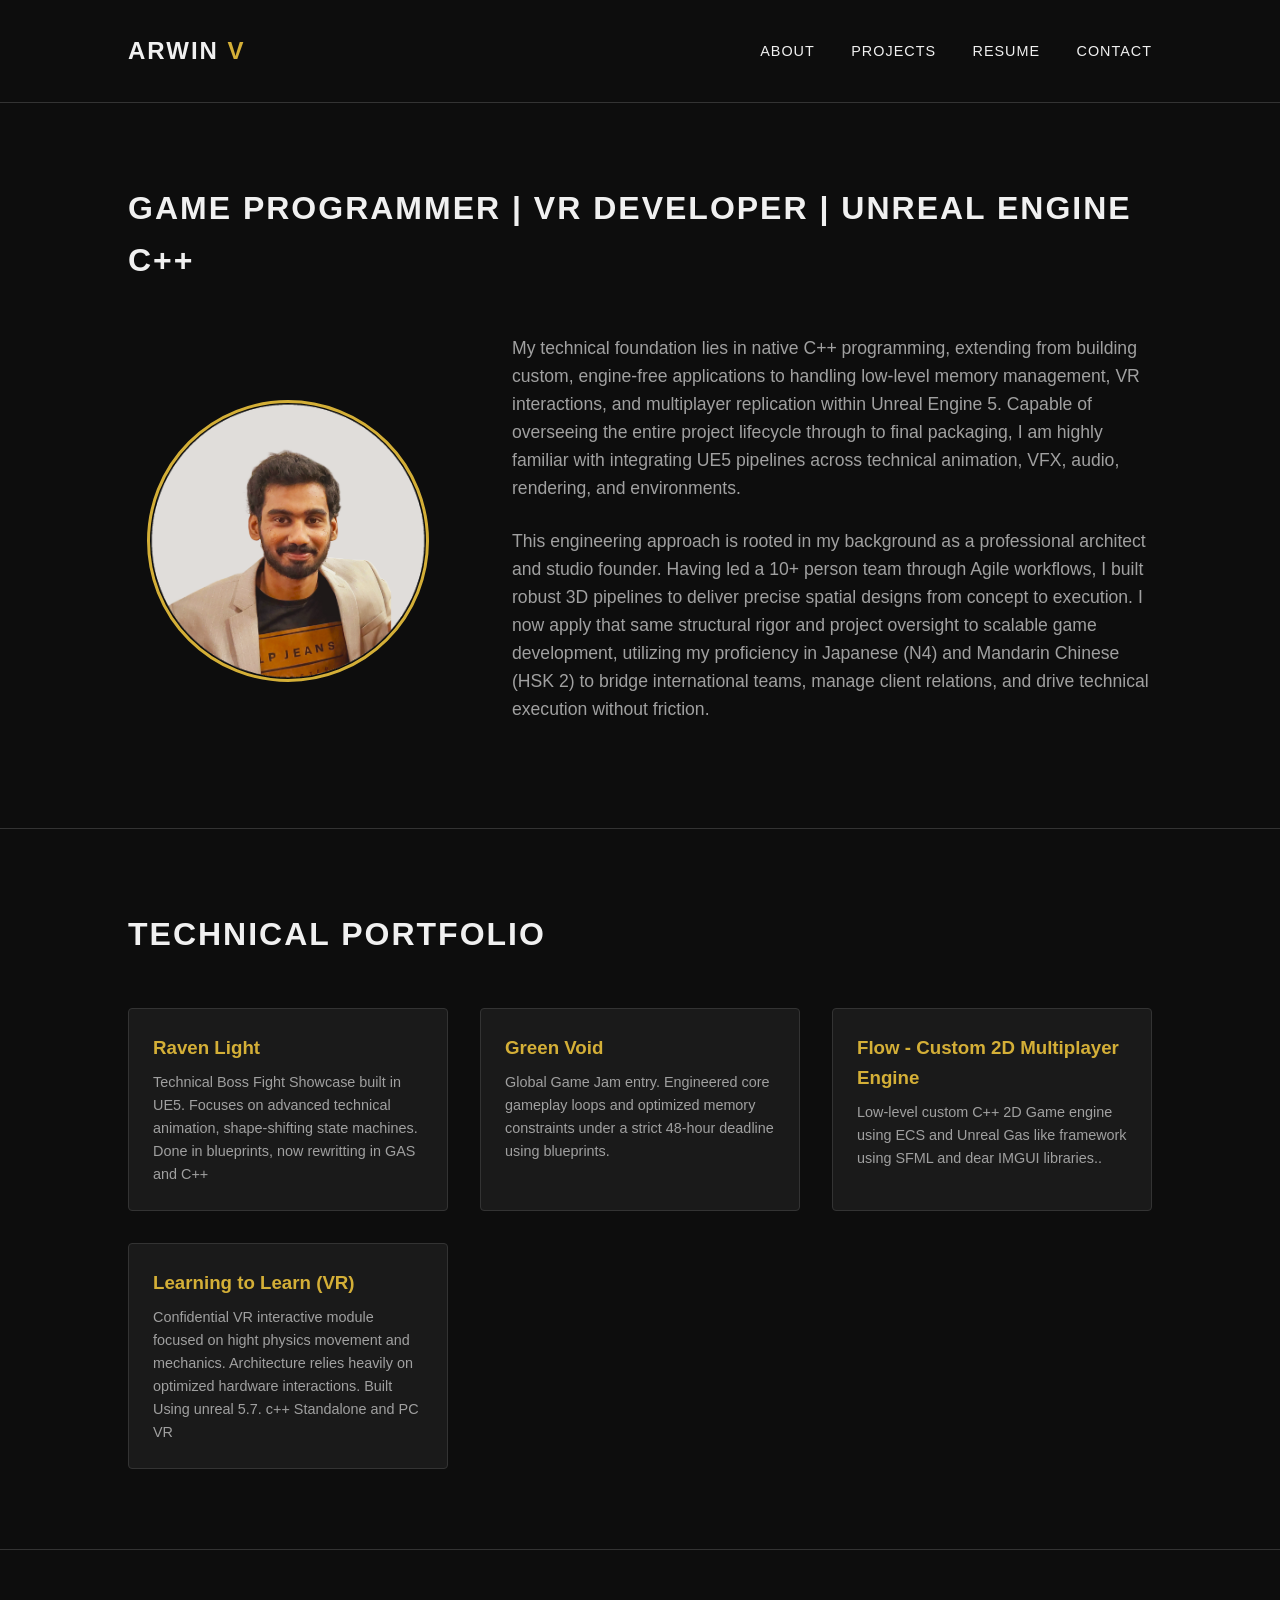
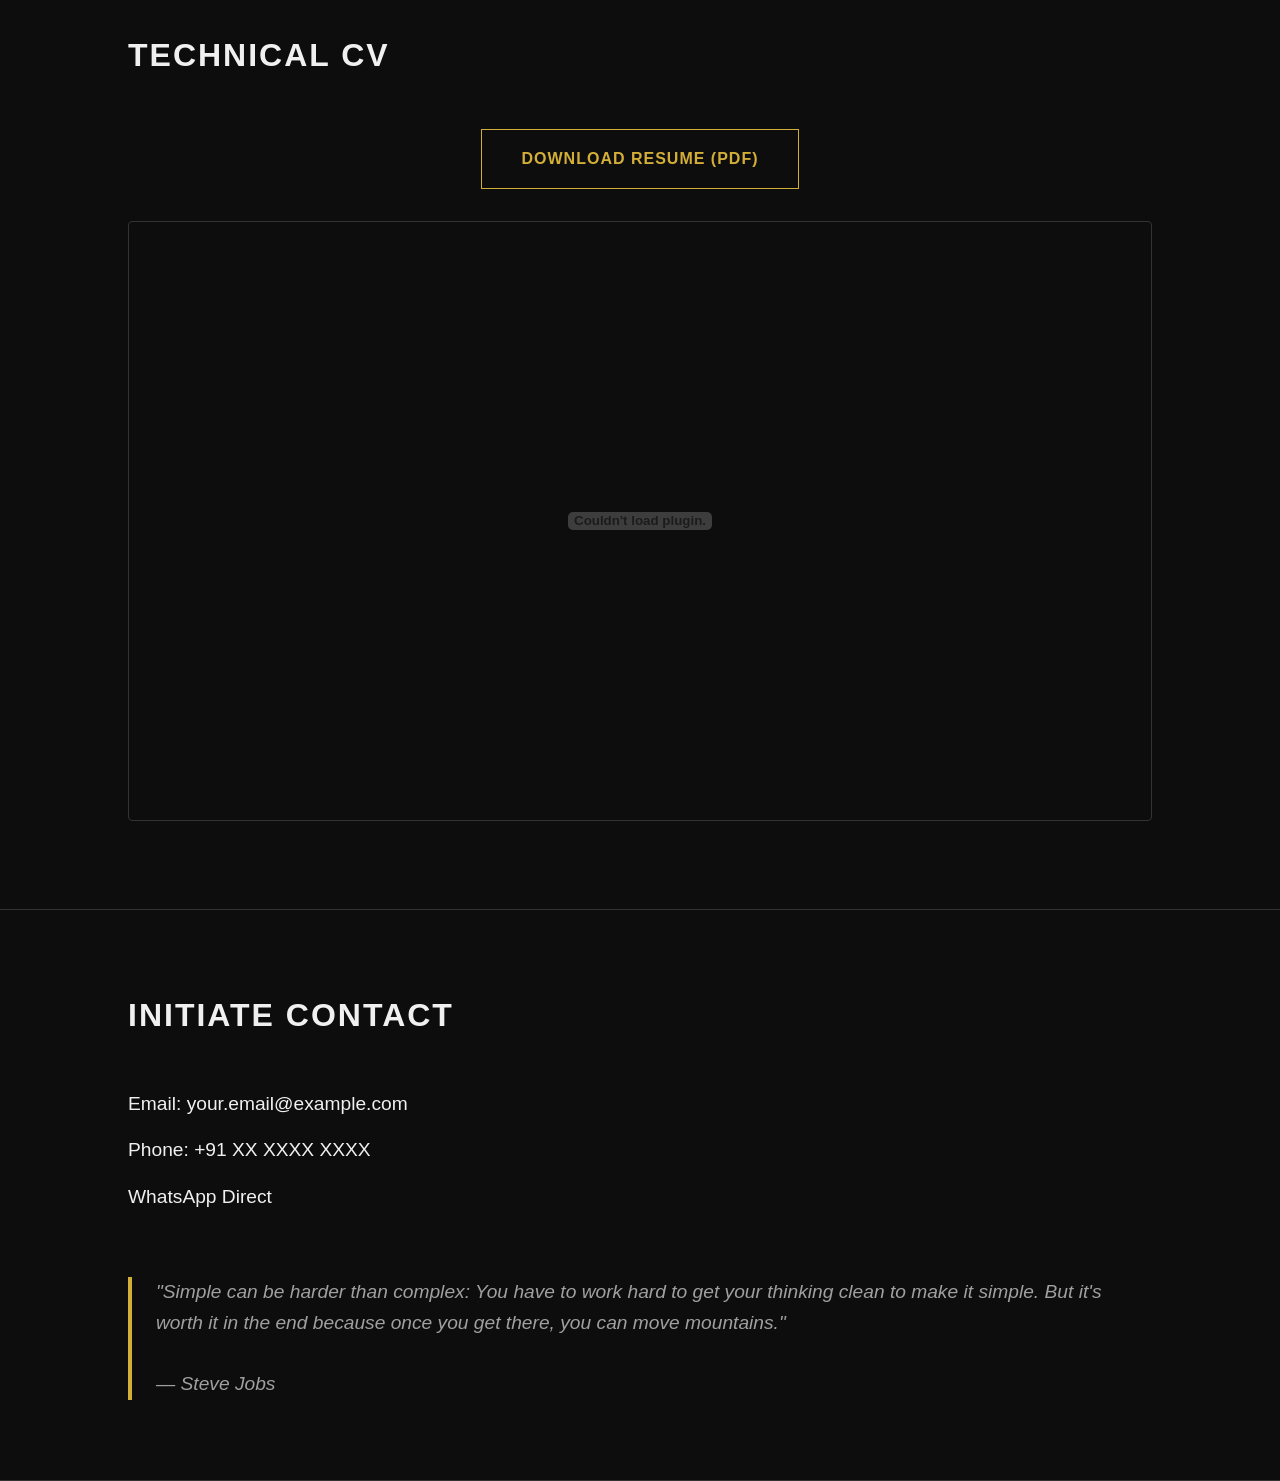
==== index.html @ acfda716 "Initial production deployment" ====
<!DOCTYPE html>
<html lang="en">
<head>
    <meta charset="UTF-8">
    <meta name="viewport" content="width=device-width, initial-scale=1.0">
    <title>Game Programmer | VR Developer | C++ & Unreal Engine</title>
    <link rel="stylesheet" href="style.css">
</head>
<body>

    <header>
        <div class="logo">ARWIN <span class="accent">V</span></div>
        <nav>
            <a href="#about">About</a>
            <a href="#portfolio">Projects</a>
            <a href="#resume">Resume</a>
            <a href="#contact">Contact</a>
        </nav>
    </header>

    <section id="about">
        <h2 class="section-title">Game Programmer | VR Developer | Unreal Engine C++</h2>
        <div class="about-grid">
            <img src="profile.png" alt="Systems Engineer" class="profile-img">
            <div class="bio-text">
                <p>My technical foundation lies in native C++ programming, extending from building custom, engine-free applications to handling low-level memory management, VR interactions, and multiplayer replication within Unreal Engine 5. Capable of overseeing the entire project lifecycle through to final packaging, I am highly familiar with integrating UE5 pipelines across technical animation, VFX, audio, rendering, and environments.</p>
                <p>This engineering approach is rooted in my background as a professional architect and studio founder. Having led a 10+ person team through Agile workflows, I built robust 3D pipelines to deliver precise spatial designs from concept to execution. I now apply that same structural rigor and project oversight to scalable game development, utilizing my proficiency in Japanese (N4) and Mandarin Chinese (HSK 2) to bridge international teams, manage client relations, and drive technical execution without friction.</p>
            </div>
        </div>
    </section>

    <section id="portfolio">
        <h2 class="section-title">Technical Portfolio</h2>
        <div class="portfolio-grid">
            
            <a href="raven-light.html" class="project-card">
                <div class="project-info">
                    <h3 class="accent">Raven Light</h3>
                    <p>Technical Boss Fight Showcase built in UE5. Focuses on advanced technical animation, shape-shifting state machines. Done in blueprints, now rewritting in GAS and C++</p>
                </div>
            </a>

            <a href="#" class="project-card">
                <div class="project-info">
                    <h3 class="accent">Green Void</h3>
                    <p>Global Game Jam entry. Engineered core gameplay loops and optimized memory constraints under a strict 48-hour deadline using blueprints.</p>
                </div>
            </a>

            <a href="#" class="project-card">
                <div class="project-info">
                    <h3 class="accent">Flow - Custom 2D Multiplayer Engine</h3>
                    <p>Low-level custom C++ 2D Game engine using ECS and Unreal Gas like framework using SFML and dear IMGUI libraries..</p>
                </div>
            </a>

            <a href="#" class="project-card">
                <div class="project-info">
                    <h3 class="accent">Learning to Learn (VR)</h3>
                    <p>Confidential VR interactive module focused on hight physics movement and mechanics. Architecture relies heavily on optimized hardware interactions. Built Using unreal 5.7. c++ Standalone and PC VR</p>
                </div>
            </a>

        </div>
    </section>

    <section id="resume">
        <h2 class="section-title">Technical CV</h2>
        <div class="resume-container">
            <a href="resume.pdf" download class="btn">Download Resume (PDF)</a>
            <embed src="resume.pdf" type="application/pdf" width="100%" height="600px" style="border: 1px solid #333; border-radius: 4px;" />
        </div>
    </section>

    <section id="contact">
        <h2 class="section-title">Initiate Contact</h2>
        <div class="contact-links">
            <a href="mailto:your.email@example.com">Email: your.email@example.com</a>
            <a href="tel:+91XXXXXXXXXX">Phone: +91 XX XXXX XXXX</a>
            <a href="https://wa.me/91XXXXXXXXXX" target="_blank">WhatsApp Direct</a>
        </div>
        <blockquote>
            "Simple can be harder than complex: You have to work hard to get your thinking clean to make it simple. But it's worth it in the end because once you get there, you can move mountains." <br><br>— Steve Jobs
        </blockquote>
    </section>

</body>
</html>
---- style.css ----
:root {
    --bg-color: #0d0d0d;
    --surface-color: #1a1a1a;
    --text-primary: #f0f0f0;
    --text-secondary: #a0a0a0;
    --accent-color: #d4af37; /* Royal Gold for technical accents */
    --border-color: #333333;
}

* {
    margin: 0;
    padding: 0;
    box-sizing: border-box;
    font-family: -apple-system, BlinkMacSystemFont, "Segoe UI", Roboto, Helvetica, Arial, sans-serif;
}

body {
    background-color: var(--bg-color);
    color: var(--text-primary);
    line-height: 1.6;
}

header {
    padding: 2rem 10%;
    display: flex;
    justify-content: space-between;
    align-items: center;
    border-bottom: 1px solid var(--border-color);
    background-color: var(--bg-color);
    position: sticky;
    top: 0;
    z-index: 100;
}

.logo {
    font-size: 1.5rem;
    font-weight: 700;
    letter-spacing: 2px;
}

.accent { color: var(--accent-color); }

nav a {
    color: var(--text-primary);
    text-decoration: none;
    margin-left: 2rem;
    font-size: 0.9rem;
    text-transform: uppercase;
    letter-spacing: 1px;
    transition: color 0.3s ease;
}

nav a:hover { color: var(--accent-color); }

section {
    padding: 5rem 10%;
    border-bottom: 1px solid var(--border-color);
}

.section-title {
    font-size: 2rem;
    margin-bottom: 3rem;
    text-transform: uppercase;
    letter-spacing: 2px;
}

/* About Section */
.about-grid {
    display: grid;
    grid-template-columns: 1fr 2fr;
    gap: 4rem;
    align-items: center;
}

.profile-img {
    width: 100%;
    max-width: 350px; 
    margin: 0 auto; 
    aspect-ratio: 1 / 1; 
    object-fit: cover; 
    border-radius: 50%; 
    
    /* Remove standard border and padding */
    border: none;
    padding: 0;
    
    /* Draw an outline and pull it inward */
    outline: 3px solid var(--accent-color); /* Thicker golden ring */
    outline-offset: -22px; /* Negative value pulls the ring INSIDE the image boundary */
}

.bio-text p {
    margin-bottom: 1.5rem;
    font-size: 1.1rem;
    color: var(--text-secondary);
}

/* Portfolio Grid */
.portfolio-grid {
    display: grid;
    grid-template-columns: repeat(auto-fit, minmax(300px, 1fr));
    gap: 2rem;
}

.project-card {
    background-color: var(--surface-color);
    border: 1px solid var(--border-color);
    border-radius: 4px;
    overflow: hidden;
    transition: transform 0.3s ease, border-color 0.3s ease;
    text-decoration: none;
    color: inherit;
    display: block;
}

.project-card:hover {
    transform: translateY(-5px);
    border-color: var(--accent-color);
}

.project-info { padding: 1.5rem; }
.project-info h3 { margin-bottom: 0.5rem; }
.project-info p { color: var(--text-secondary); font-size: 0.9rem; }

/* Sub-page Specifics */
.video-container {
    position: relative;
    padding-bottom: 56.25%; /* 16:9 aspect ratio */
    height: 0;
    margin-bottom: 2rem;
}

.video-container iframe {
    position: absolute;
    top: 0;
    left: 0;
    width: 100%;
    height: 100%;
    border: 1px solid var(--border-color);
}

.tech-stack {
    display: flex;
    gap: 1rem;
    margin-bottom: 2rem;
    flex-wrap: wrap;
}

.tech-badge {
    background: var(--surface-color);
    border: 1px solid var(--accent-color);
    padding: 0.3rem 0.8rem;
    border-radius: 20px;
    font-size: 0.8rem;
    color: var(--accent-color);
}

/* Resume Section */
.resume-container {
    text-align: center;
}

.btn {
    display: inline-block;
    background-color: transparent;
    color: var(--accent-color);
    border: 1px solid var(--accent-color);
    padding: 1rem 2.5rem;
    text-decoration: none;
    text-transform: uppercase;
    letter-spacing: 1px;
    font-weight: bold;
    transition: all 0.3s ease;
    margin-bottom: 2rem;
}

.btn:hover {
    background-color: var(--accent-color);
    color: var(--bg-color);
}

/* Contact Section */
.contact-links {
    display: flex;
    flex-direction: column;
    gap: 1rem;
    margin-bottom: 4rem;
}

.contact-links a {
    color: var(--text-primary);
    text-decoration: none;
    font-size: 1.2rem;
    transition: color 0.3s;
}

.contact-links a:hover { color: var(--accent-color); }

blockquote {
    border-left: 4px solid var(--accent-color);
    padding-left: 1.5rem;
    font-style: italic;
    color: var(--text-secondary);
    font-size: 1.2rem;
}
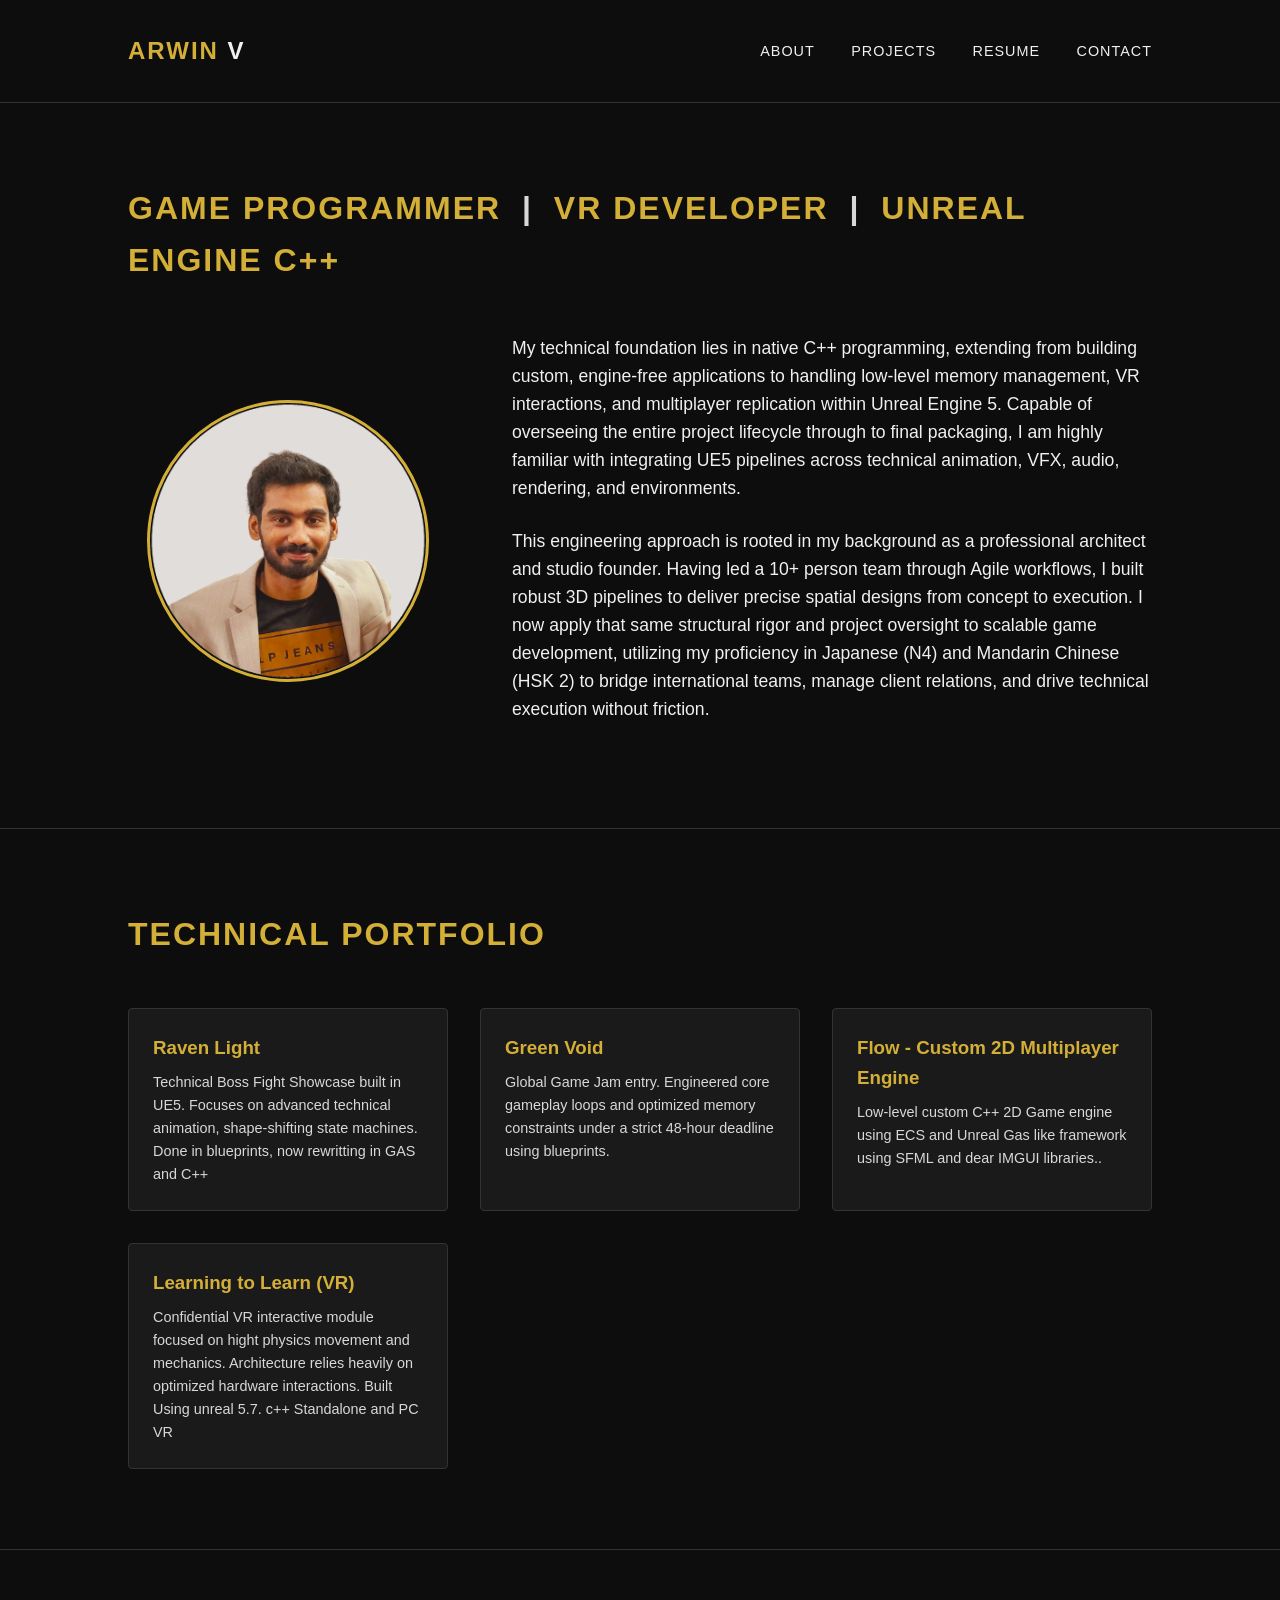
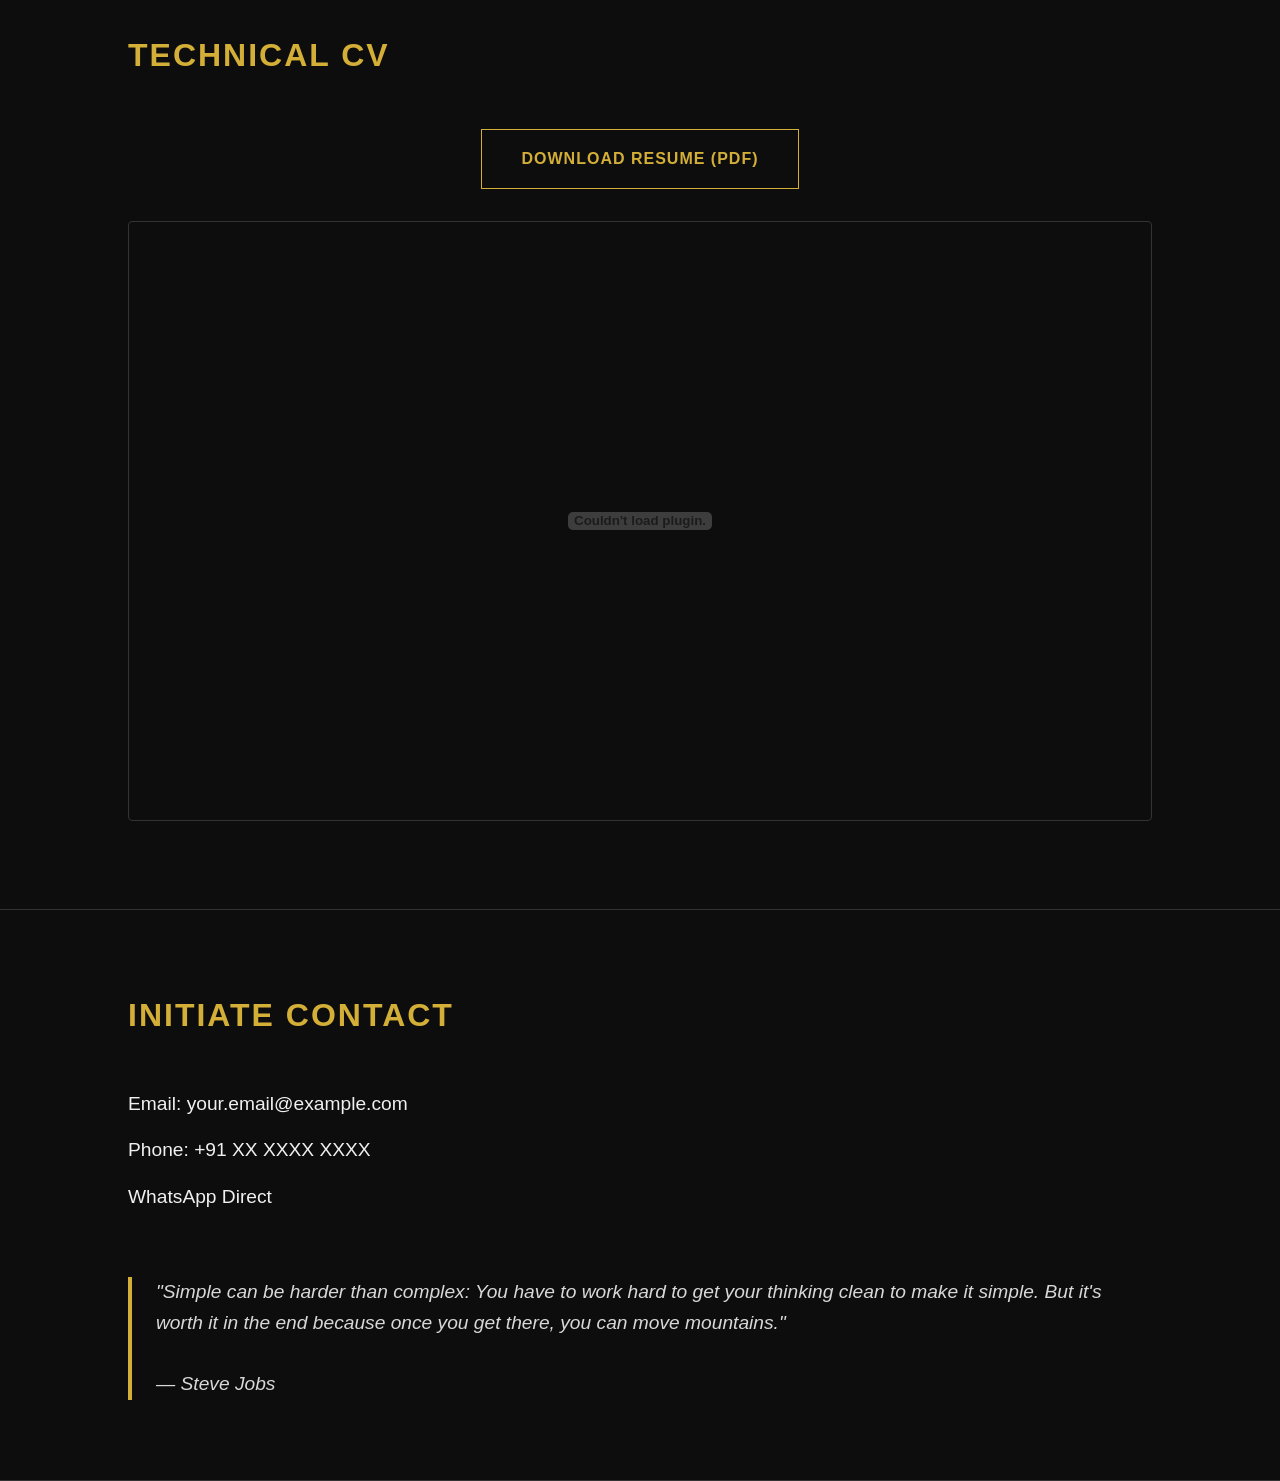
==== commit e0d87223: "Updated style, inverted colors" ====
--- a/index.html
+++ b/index.html
@@ -3,13 +3,13 @@
 <head>
     <meta charset="UTF-8">
     <meta name="viewport" content="width=device-width, initial-scale=1.0">
-    <title>Game Programmer | VR Developer | C++ & Unreal Engine</title>
+    <title></title>
     <link rel="stylesheet" href="style.css">
 </head>
 <body>
 
     <header>
-        <div class="logo">ARWIN <span class="accent">V</span></div>
+        <div class="logo">ARWIN <span class="logo-v">V</span></div>
         <nav>
             <a href="#about">About</a>
             <a href="#portfolio">Projects</a>
@@ -19,7 +19,11 @@
     </header>
 
     <section id="about">
-        <h2 class="section-title">Game Programmer | VR Developer | Unreal Engine C++</h2>
+        <h1 class="section-title">
+            Game Programmer <span class="separator">|</span> 
+            VR Developer <span class="separator">|</span> 
+            Unreal Engine C++
+        </h1>
         <div class="about-grid">
             <img src="profile.png" alt="Systems Engineer" class="profile-img">
             <div class="bio-text">
--- a/style.css
+++ b/style.css
@@ -2,7 +2,7 @@
     --bg-color: #0d0d0d;
     --surface-color: #1a1a1a;
     --text-primary: #f0f0f0;
-    --text-secondary: #a0a0a0;
+    --text-secondary: #d8d8d8;
     --accent-color: #d4af37; /* Royal Gold for technical accents */
     --border-color: #333333;
 }
@@ -16,7 +16,7 @@
 
 body {
     background-color: var(--bg-color);
-    color: var(--text-primary);
+    color: var(--accent-color);
     line-height: 1.6;
 }
 
@@ -32,6 +32,16 @@
     z-index: 100;
 }
 
+.separator {
+    color: var( --text-secondary);
+    margin: 0 10px; /* Optional: adds a little breathing room around the pipe */
+}
+
+.logo-v { 
+    color: var(--text-primary); /* This pulls the white color from your root variables */
+}
+
+
 .logo {
     font-size: 1.5rem;
     font-weight: 700;
@@ -92,7 +102,7 @@
 .bio-text p {
     margin-bottom: 1.5rem;
     font-size: 1.1rem;
-    color: var(--text-secondary);
+    color: var(--text-primary);
 }
 
 /* Portfolio Grid */
@@ -202,4 +212,57 @@
     font-style: italic;
     color: var(--text-secondary);
     font-size: 1.2rem;
+}
+
+/* =========================================
+   MOBILE RESPONSIVENESS (Media Queries)
+   ========================================= */
+
+@media (max-width: 768px) {
+    /* 1. Shrink global padding to give content more room */
+    section {
+        padding: 3rem 5%;
+    }
+    
+    header {
+        padding: 1.5rem 5%;
+        flex-direction: column; /* Stacks the logo and navigation vertically */
+        gap: 1rem;
+    }
+
+    /* 2. Wrap navigation links so they don't bleed off the screen */
+    nav {
+        display: flex;
+        flex-wrap: wrap;
+        justify-content: center;
+        gap: 1rem;
+    }
+
+    nav a {
+        margin: 0;
+        font-size: 0.85rem;
+    }
+
+    /* 3. Collapse the 2-column grid into a single column */
+    .about-grid {
+        grid-template-columns: 1fr; /* 1 fraction means it takes up 100% width */
+        text-align: center; /* Centers the bio text for mobile reading */
+        gap: 2rem;
+    }
+
+    /* 4. Adjust the profile photo container size for mobile screens */
+    .profile-wrapper {
+        max-width: 280px; 
+        margin: 0 auto;
+    }
+    
+    .section-title {
+        font-size: 1.5rem;
+        text-align: center;
+    }
+    
+    .btn {
+        width: 100%; /* Makes the download button easier to tap on phones */
+        padding: 1rem;
+    }
 }
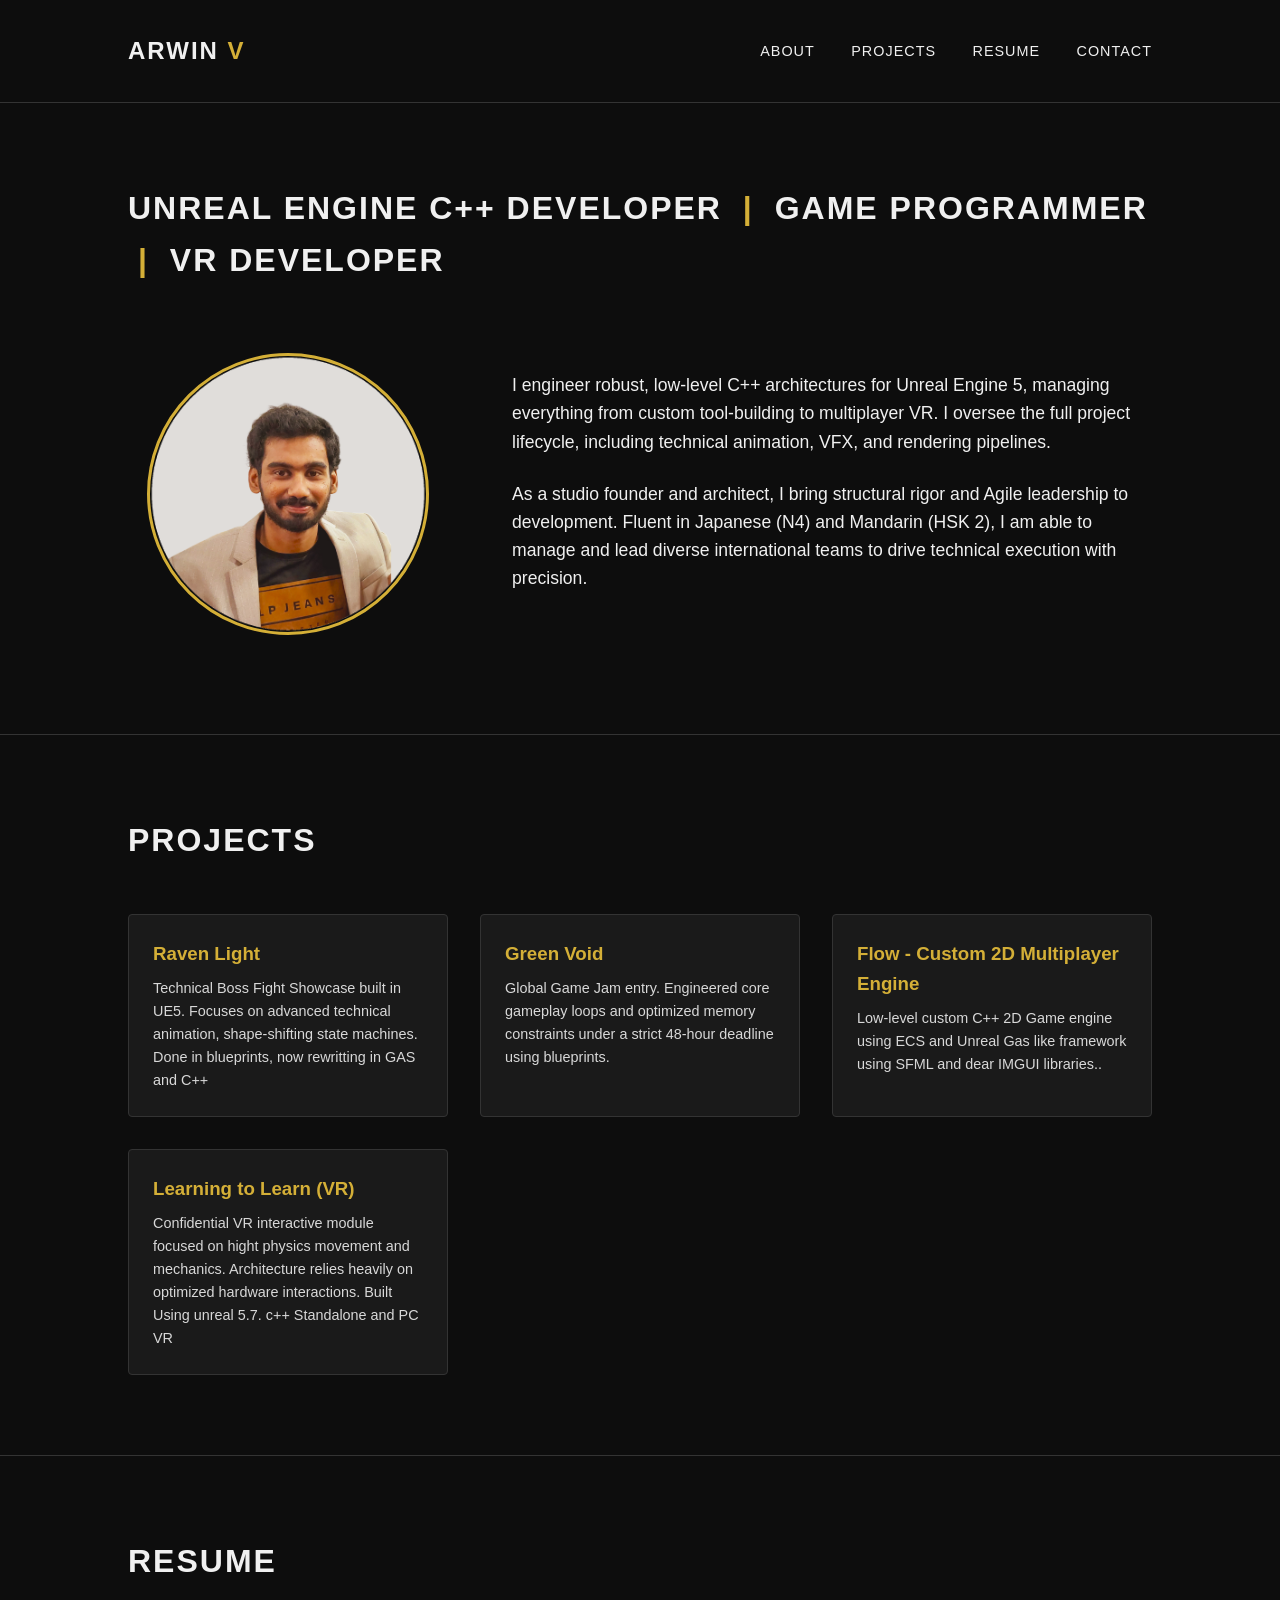
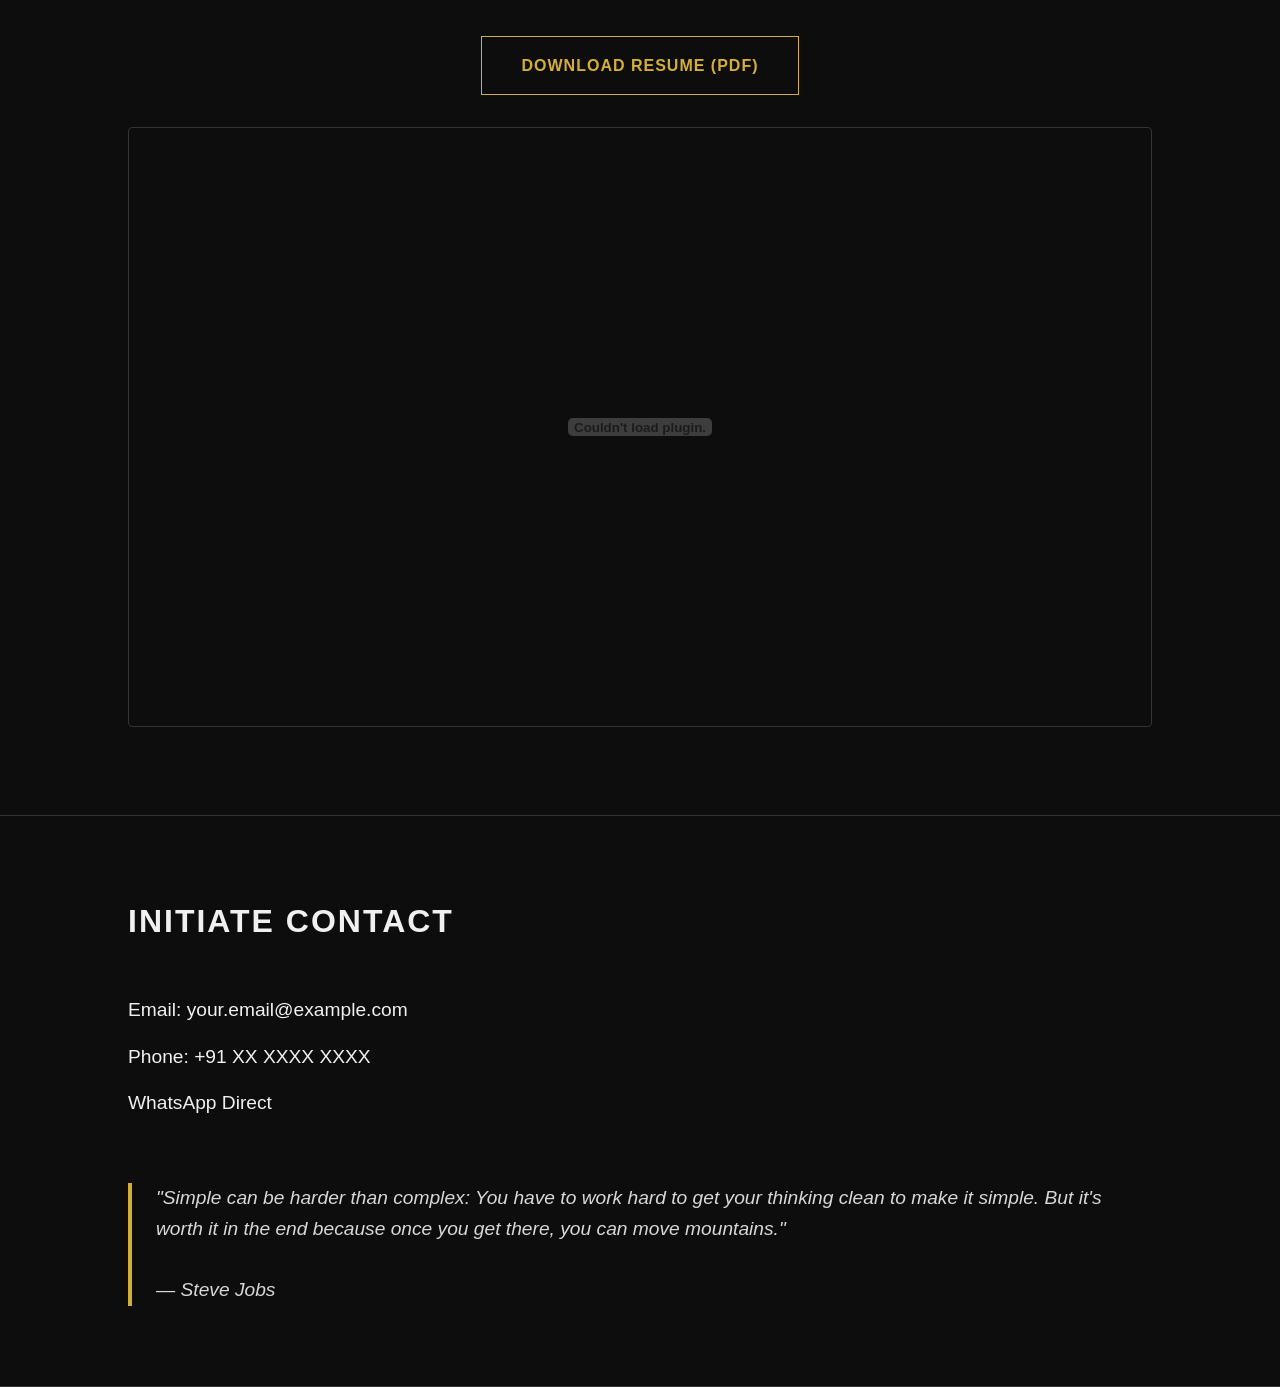
==== commit 006604e4: "Exculed extras folded. Updated style and projects" ====
--- a/index.html
+++ b/index.html
@@ -20,21 +20,21 @@
 
     <section id="about">
         <h1 class="section-title">
-            Game Programmer <span class="separator">|</span> 
-            VR Developer <span class="separator">|</span> 
-            Unreal Engine C++
+            Unreal Engine C++ Developer <span class="separator">|</span> 
+            Game Programmer <span class="separator">|</span> VR Developer
+            
         </h1>
         <div class="about-grid">
             <img src="profile.png" alt="Systems Engineer" class="profile-img">
             <div class="bio-text">
-                <p>My technical foundation lies in native C++ programming, extending from building custom, engine-free applications to handling low-level memory management, VR interactions, and multiplayer replication within Unreal Engine 5. Capable of overseeing the entire project lifecycle through to final packaging, I am highly familiar with integrating UE5 pipelines across technical animation, VFX, audio, rendering, and environments.</p>
-                <p>This engineering approach is rooted in my background as a professional architect and studio founder. Having led a 10+ person team through Agile workflows, I built robust 3D pipelines to deliver precise spatial designs from concept to execution. I now apply that same structural rigor and project oversight to scalable game development, utilizing my proficiency in Japanese (N4) and Mandarin Chinese (HSK 2) to bridge international teams, manage client relations, and drive technical execution without friction.</p>
+                <p>I engineer robust, low-level C++ architectures for Unreal Engine 5, managing everything from custom tool-building to multiplayer VR. I oversee the full project lifecycle, including technical animation, VFX, and rendering pipelines.</p>
+                <p>As a studio founder and architect, I bring structural rigor and Agile leadership to development. Fluent in Japanese (N4) and Mandarin (HSK 2), I am able to manage and lead diverse international teams to drive technical execution with precision.</p>
             </div>
         </div>
     </section>
 
     <section id="portfolio">
-        <h2 class="section-title">Technical Portfolio</h2>
+        <h2 class="section-title">Projects</h2>
         <div class="portfolio-grid">
             
             <a href="raven-light.html" class="project-card">
@@ -69,7 +69,7 @@
     </section>
 
     <section id="resume">
-        <h2 class="section-title">Technical CV</h2>
+        <h2 class="section-title">Resume</h2>
         <div class="resume-container">
             <a href="resume.pdf" download class="btn">Download Resume (PDF)</a>
             <embed src="resume.pdf" type="application/pdf" width="100%" height="600px" style="border: 1px solid #333; border-radius: 4px;" />
--- a/style.css
+++ b/style.css
@@ -16,7 +16,7 @@
 
 body {
     background-color: var(--bg-color);
-    color: var(--accent-color);
+    color: var(--text-primary);
     line-height: 1.6;
 }
 
@@ -33,12 +33,12 @@
 }
 
 .separator {
-    color: var( --text-secondary);
+    color: var( --accent-color);
     margin: 0 10px; /* Optional: adds a little breathing room around the pipe */
 }
 
 .logo-v { 
-    color: var(--text-primary); /* This pulls the white color from your root variables */
+    color: var(--accent-color); /* This pulls the white color from your root variables */
 }
 
 
@@ -265,4 +265,102 @@
         width: 100%; /* Makes the download button easier to tap on phones */
         padding: 1rem;
     }
-}+}
+
+/* =========================================
+   PROJECT PAGE SPECIFICS
+   ========================================= */
+
+.subsection-title {
+    font-size: 1.2rem;
+    color: var(--text-primary);
+    margin: 2.5rem 0 1rem 0;
+    text-transform: uppercase;
+    letter-spacing: 1px;
+    border-bottom: 1px solid var(--border-color);
+    padding-bottom: 0.5rem;
+}
+
+.role-block {
+    background-color: var(--surface-color);
+    border-left: 4px solid var(--accent-color);
+    padding: 1.5rem;
+    font-size: 1.1rem;
+    color: var(--text-primary);
+    margin-bottom: 2rem;
+    border-radius: 0 4px 4px 0;
+}
+
+/* Diagram Formatting */
+.diagram-wrapper {
+    background-color: var(--surface-color);
+    border: 1px solid var(--border-color);
+    padding: 1rem;
+    border-radius: 4px;
+    text-align: center;
+}
+
+.diagram-img {
+    width: 100%;
+    height: auto;
+    border-radius: 2px;
+}
+
+.caption {
+    font-size: 0.85rem;
+    color: var(--text-secondary);
+    margin-top: 1rem;
+    font-style: italic;
+}
+
+/* Bullet Point Formatting */
+.mechanics-list {
+    color: var(--text-secondary);
+    margin-left: 1.5rem;
+    line-height: 1.8;
+}
+
+.mechanics-list li {
+    margin-bottom: 0.5rem;
+}
+
+/* =========================================
+   C++ CODE EDITOR STYLING
+   ========================================= */
+.code-editor {
+    background-color: #1e1e1e; /* Standard IDE Dark Mode */
+    border: 1px solid #333;
+    border-radius: 6px;
+    overflow: hidden;
+    margin-top: 1rem;
+}
+
+.code-header {
+    background-color: #2d2d2d;
+    color: #858585;
+    padding: 0.5rem 1rem;
+    font-family: Consolas, "Courier New", monospace;
+    font-size: 0.85rem;
+    border-bottom: 1px solid #333;
+}
+
+.code-editor pre {
+    margin: 0;
+    padding: 1.5rem;
+    overflow-x: auto;
+}
+
+.code-editor code {
+    font-family: Consolas, "Courier New", monospace; /* The Computer Code Font */
+    font-size: 0.95rem;
+    line-height: 1.5;
+    color: #d4d4d4; /* Default white text */
+}
+
+/* Syntax Highlighting Colors */
+.code-editor .keyword { color: #569cd6; } /* Blue */
+.code-editor .class { color: #4ec9b0; }   /* Teal */
+.code-editor .function { color: #dcdcaa; } /* Yellow */
+.code-editor .variable { color: #9cdcfe; } /* Light Blue */
+.code-editor .comment { color: #6a9955; font-style: italic; } /* Green */
+.code-editor .number { color: #b5cea8; } /* Light Green */
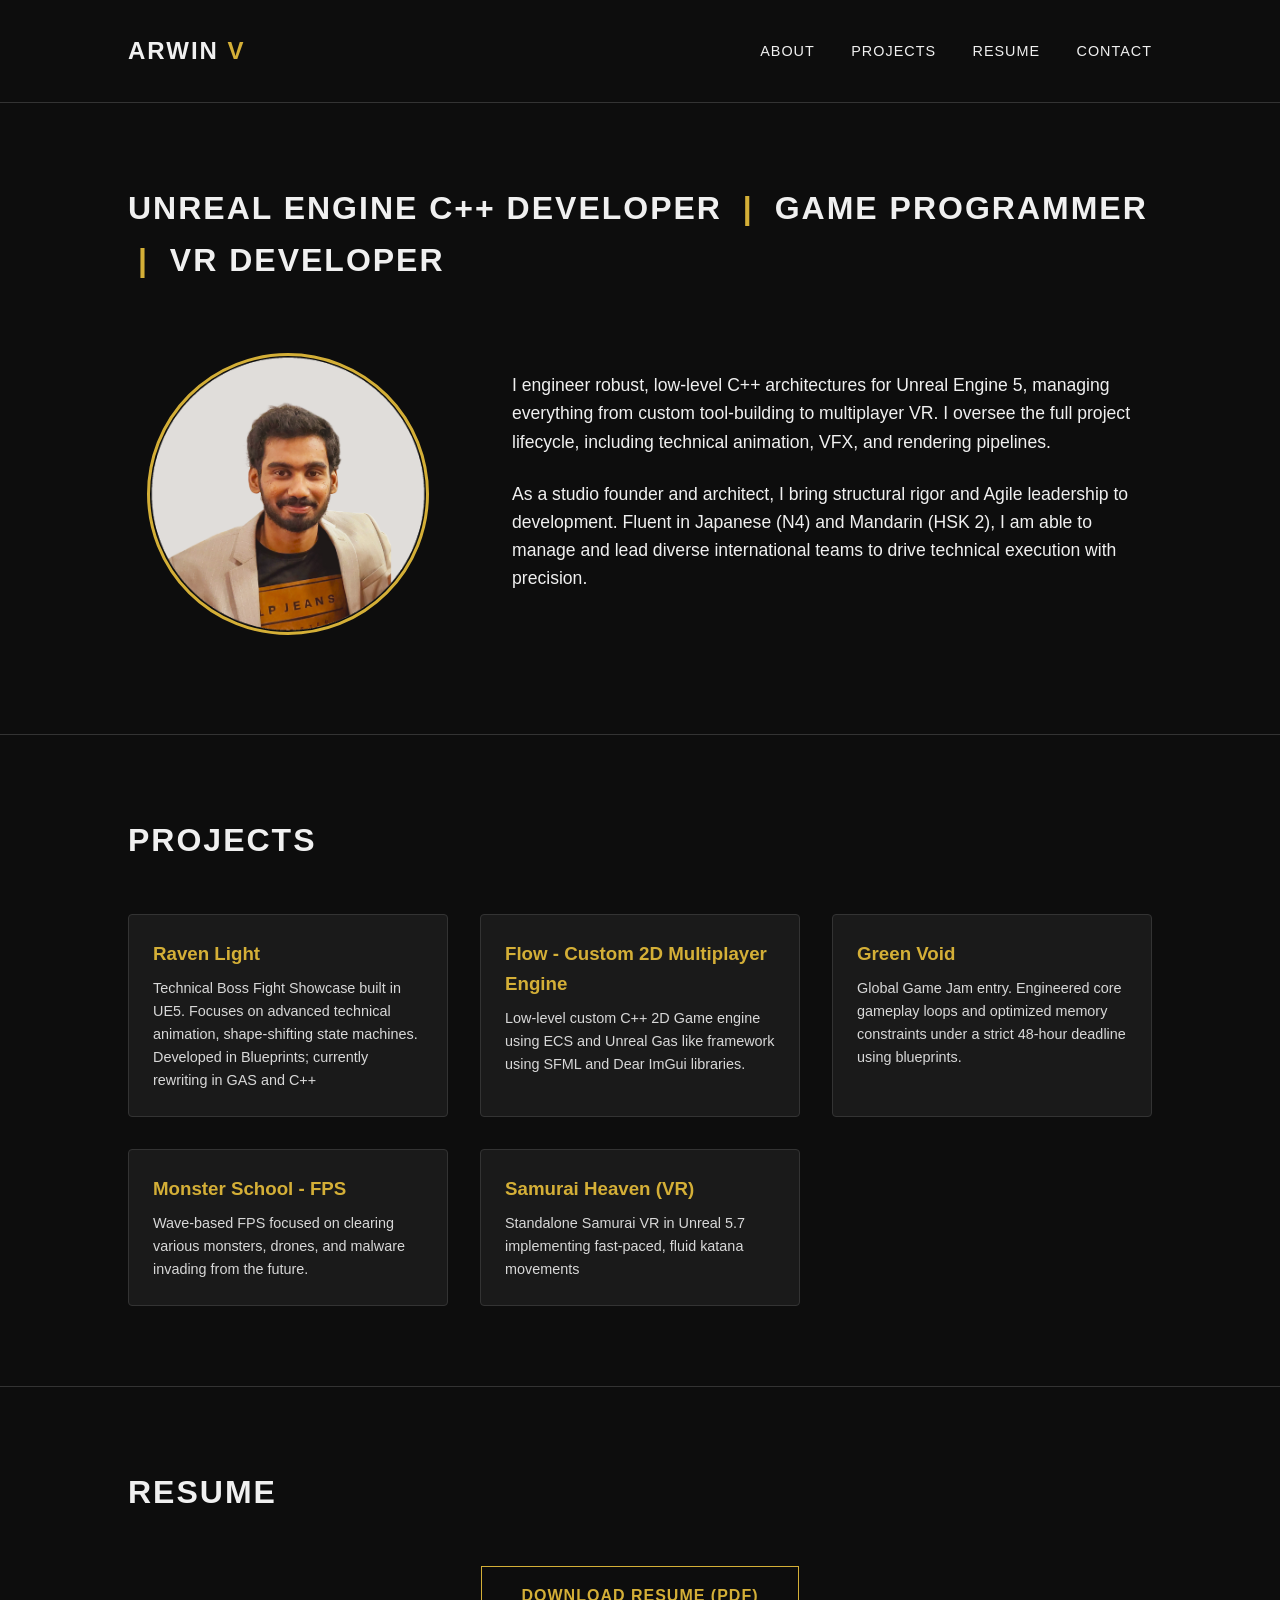
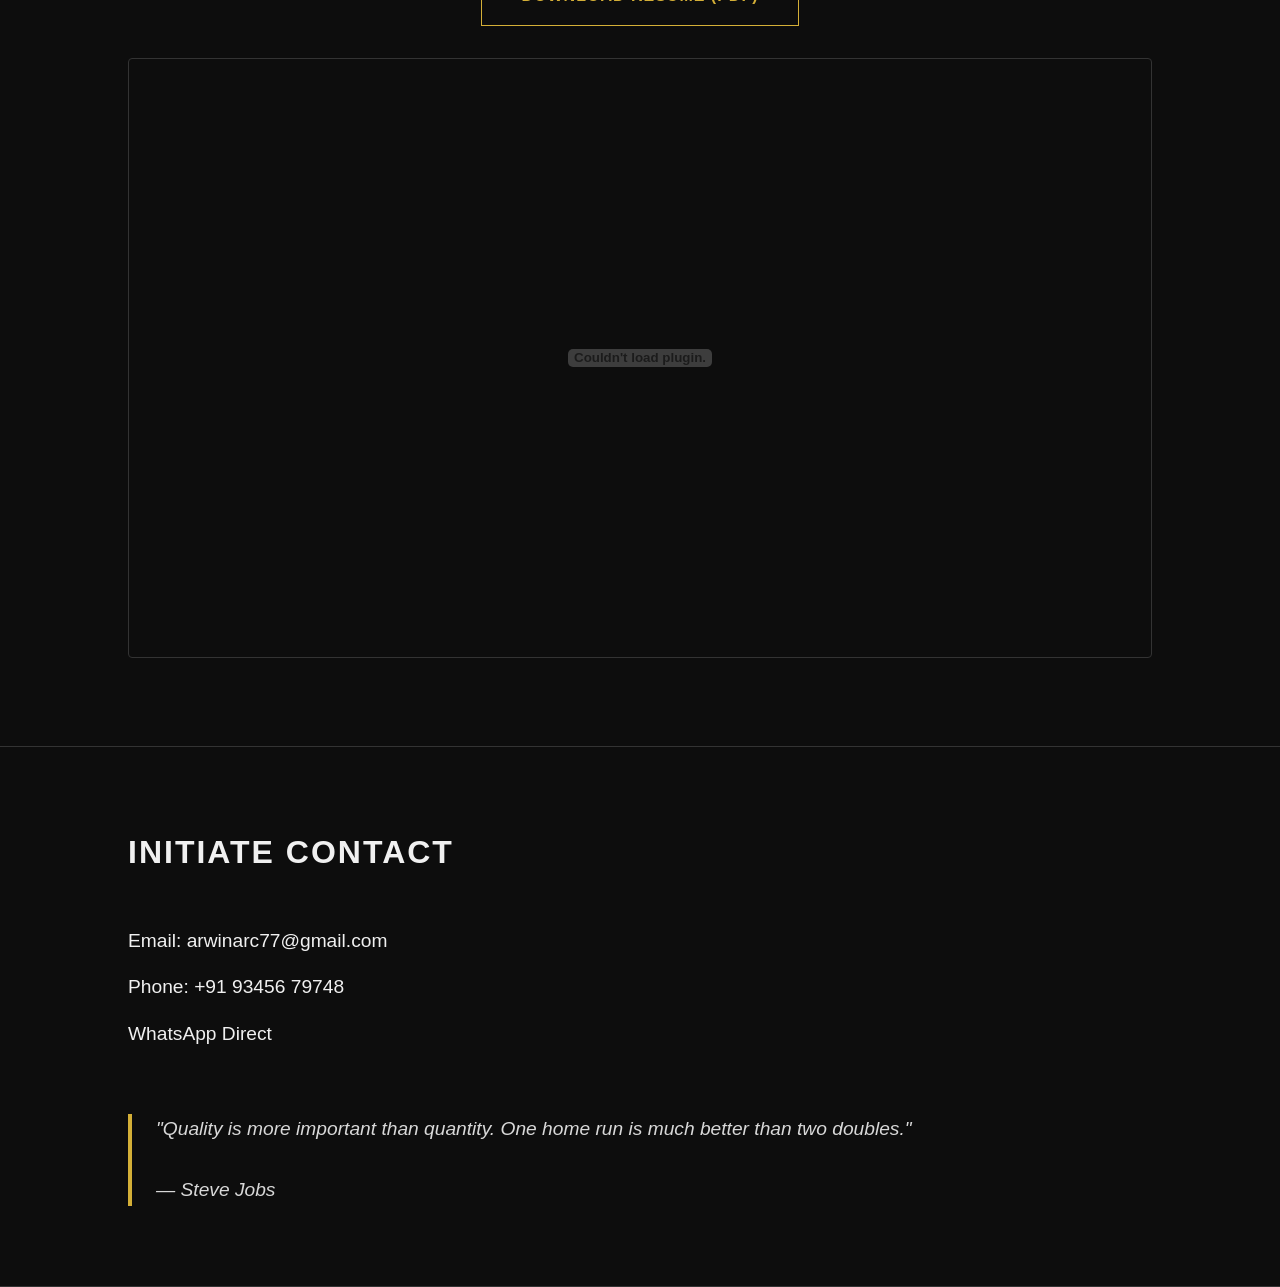
==== commit 2acb1f7f: "Portfolio version : 1 - not much tested" ====
--- a/index.html
+++ b/index.html
@@ -40,28 +40,35 @@
             <a href="raven-light.html" class="project-card">
                 <div class="project-info">
                     <h3 class="accent">Raven Light</h3>
-                    <p>Technical Boss Fight Showcase built in UE5. Focuses on advanced technical animation, shape-shifting state machines. Done in blueprints, now rewritting in GAS and C++</p>
+                    <p>Technical Boss Fight Showcase built in UE5. Focuses on advanced technical animation, shape-shifting state machines. Developed in Blueprints; currently rewriting in GAS and C++</p>
                 </div>
             </a>
 
-            <a href="#" class="project-card">
+            <a href="flow-engine.html" class="project-card">
+                <div class="project-info">
+                    <h3 class="accent">Flow - Custom 2D Multiplayer Engine</h3>
+                    <p>Low-level custom C++ 2D Game engine using ECS and Unreal Gas like framework using SFML and Dear ImGui libraries.</p>
+                </div>
+            </a>
+
+            <a href="green-void.html" class="project-card">
                 <div class="project-info">
                     <h3 class="accent">Green Void</h3>
                     <p>Global Game Jam entry. Engineered core gameplay loops and optimized memory constraints under a strict 48-hour deadline using blueprints.</p>
                 </div>
             </a>
 
-            <a href="#" class="project-card">
+            <a href="monster-school.html" class="project-card">
                 <div class="project-info">
-                    <h3 class="accent">Flow - Custom 2D Multiplayer Engine</h3>
-                    <p>Low-level custom C++ 2D Game engine using ECS and Unreal Gas like framework using SFML and dear IMGUI libraries..</p>
+                    <h3 class="accent"> Monster School - FPS </h3>
+                    <p> Wave-based FPS focused on clearing various monsters, drones, and malware invading from the future.</p>
                 </div>
             </a>
 
-            <a href="#" class="project-card">
+             <a href="samurai-heaven.html" class="project-card">
                 <div class="project-info">
-                    <h3 class="accent">Learning to Learn (VR)</h3>
-                    <p>Confidential VR interactive module focused on hight physics movement and mechanics. Architecture relies heavily on optimized hardware interactions. Built Using unreal 5.7. c++ Standalone and PC VR</p>
+                    <h3 class="accent"> Samurai Heaven (VR) </h3>
+                    <p>Standalone Samurai VR  in Unreal 5.7 implementing fast-paced, fluid katana movements</p>
                 </div>
             </a>
 
@@ -79,12 +86,12 @@
     <section id="contact">
         <h2 class="section-title">Initiate Contact</h2>
         <div class="contact-links">
-            <a href="mailto:your.email@example.com">Email: your.email@example.com</a>
-            <a href="tel:+91XXXXXXXXXX">Phone: +91 XX XXXX XXXX</a>
-            <a href="https://wa.me/91XXXXXXXXXX" target="_blank">WhatsApp Direct</a>
+            <a href="mailto:arwinarc77@gmail.com">Email: arwinarc77@gmail.com</a>
+            <a href="tel:+919345679748">Phone: +91 93456 79748</a>
+            <a href="https://wa.me/919345679748" target="_blank">WhatsApp Direct</a>
         </div>
         <blockquote>
-            "Simple can be harder than complex: You have to work hard to get your thinking clean to make it simple. But it's worth it in the end because once you get there, you can move mountains." <br><br>— Steve Jobs
+            "Quality is more important than quantity. One home run is much better than two doubles." <br><br>— Steve Jobs
         </blockquote>
     </section>
 
